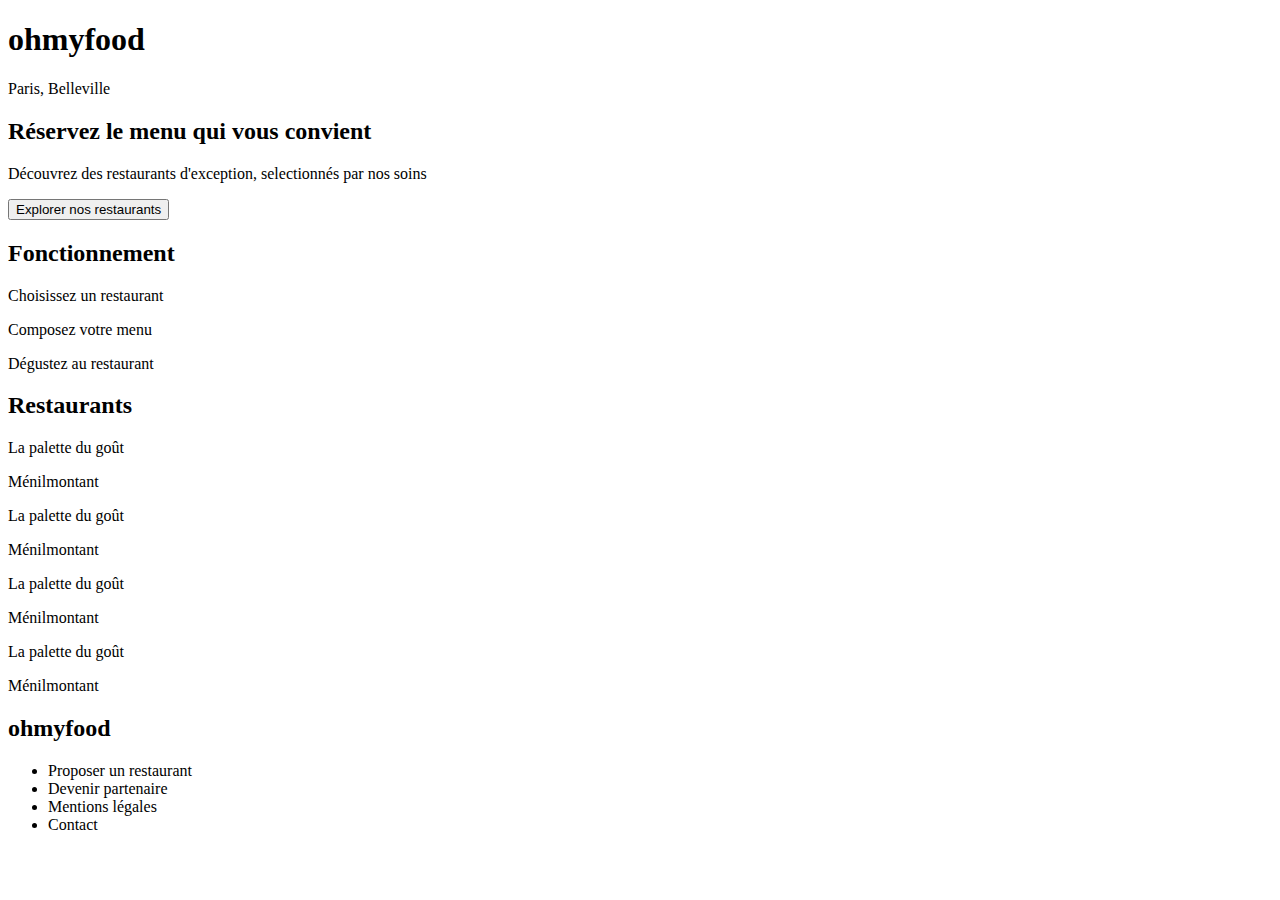
==== PP/index.html @ 7822115c "html de la page principale" ====
<!DOCTYPE html>
<html lang="en">
<head>
    <meta charset="UTF-8">
    <meta http-equiv="X-UA-Compatible" content="IE=edge">
    <meta name="viewport" content="width=device-width, initial-scale=1.0">
    <link rel="stylesheet" href="./style.css">
    <title>Document</title>
</head>
<body>
    <header>
        <h1>ohmyfood</h1>
        <nav>
            <div class="localisation">
                <i></i> <p>Paris, Belleville</p> 
            </div>
            <h2>Réservez le menu qui vous convient</h2>
            <p>Découvrez des restaurants d'exception, selectionnés par nos soins</p>
            <button>Explorer nos restaurants</button>
        </nav>
    </header>
    <main>
        <h2>Fonctionnement</h2>
        <div class="tutoriel">
            <div><i></i> <i></i> <p>Choisissez un restaurant</p></div>
            <div><i></i> <i></i> <p>Composez votre menu</p></div>
            <div><i></i> <i></i> <p>Dégustez au restaurant</p></div>
        </div>
        <h2>Restaurants</h2>
        <div class="restaurants">
            <div>
                <div class="background"></div>
                <p class="restaurants nom">La palette du goût</p>
                <p class="restaurants localisation">Ménilmontant</p>
                <i></i>
            </div>
            <div>
                <div class="background"></div>
                <p class="restaurants nom">La palette du goût</p>
                <p class="restaurants localisation">Ménilmontant</p>
                <i></i>
            </div>
            <div>
                <div class="background"></div>
                <p class="restaurants nom">La palette du goût</p>
                <p class="restaurants localisation">Ménilmontant</p>
                <i></i>
            </div>
            <div>
                <div class="background"></div>
                <p class="restaurants nom">La palette du goût</p>
                <p class="restaurants localisation">Ménilmontant</p>
                <i></i>
            </div>
        </div>
    </main>
    
    <footer>
        <h2>ohmyfood</h2>
        <ul>
            <li>Proposer un restaurant</li>
            <li>Devenir partenaire</li>
            <li>Mentions légales</li>
            <li>Contact</li>
        </ul>
    </footer>

</body>
</html>
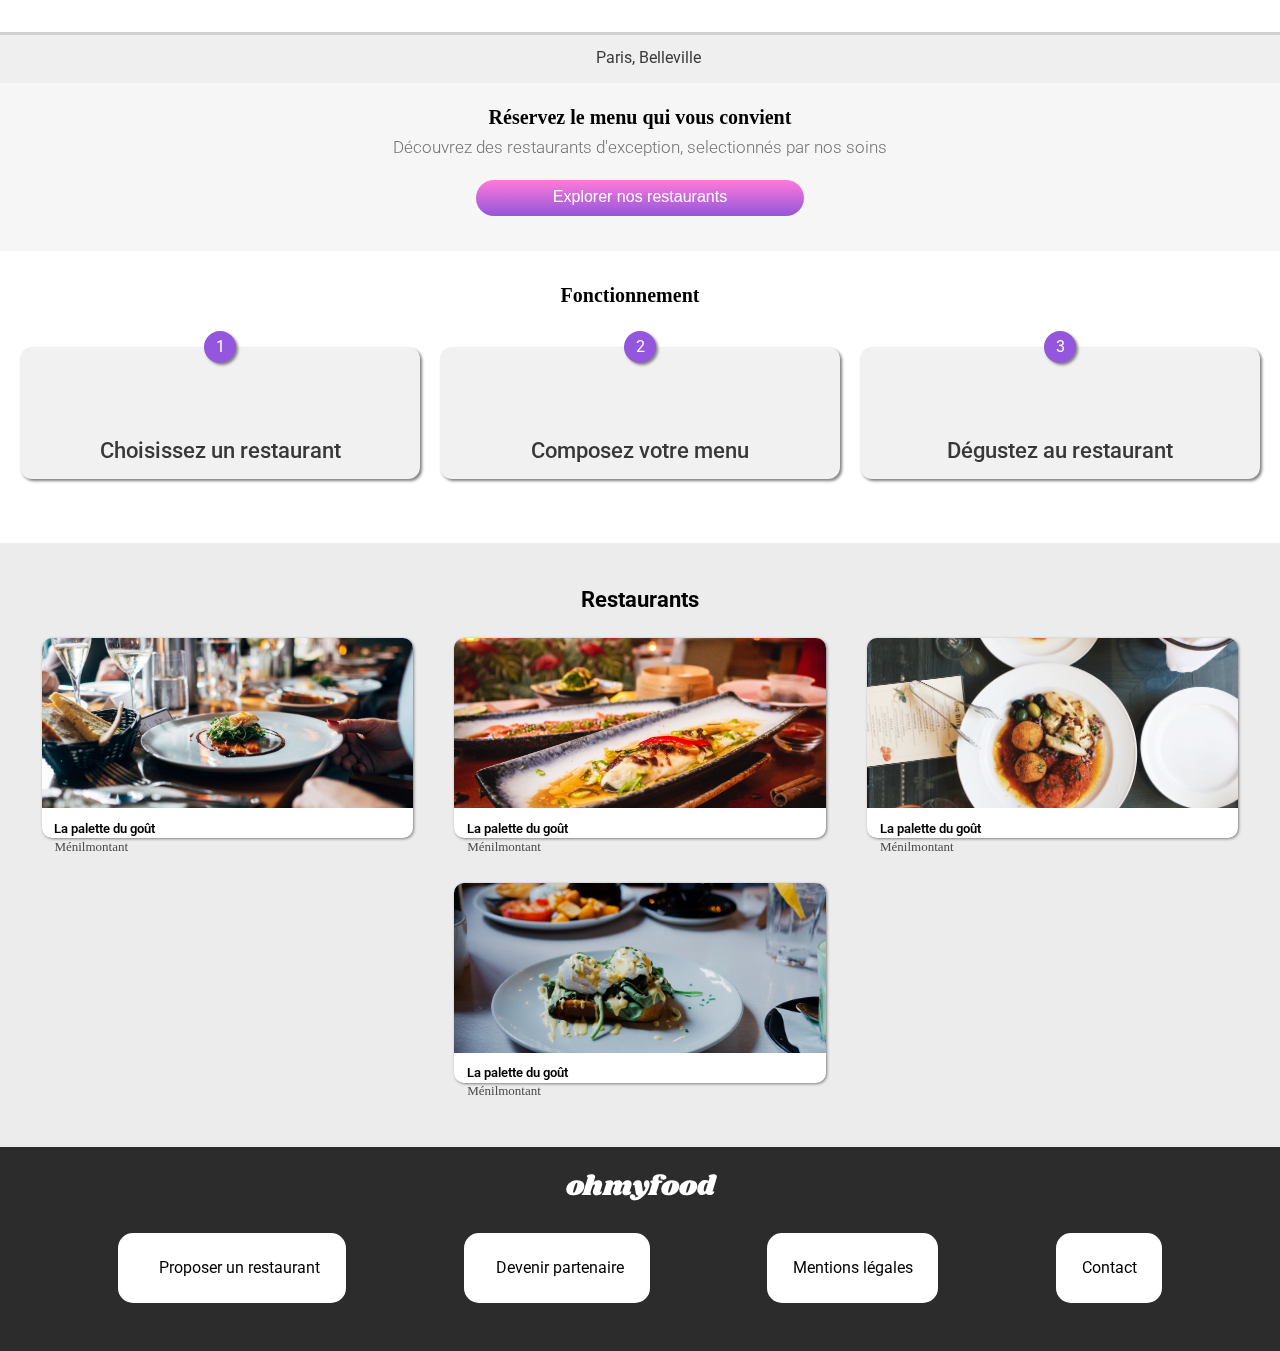
==== commit f248bc61: "Object-fit utilisé pour les images, paddings et margins ajustés et mis en bonne unité, icones manqua" ====
--- a/PP/index.html
+++ b/PP/index.html
@@ -1,56 +1,95 @@
 <!DOCTYPE html>
 <html lang="en">
 <head>
+    <script src="https://kit.fontawesome.com/6711eaafd6.js" crossorigin="anonymous"></script>
     <meta charset="UTF-8">
     <meta http-equiv="X-UA-Compatible" content="IE=edge">
     <meta name="viewport" content="width=device-width, initial-scale=1.0">
     <link rel="stylesheet" href="./style.css">
     <title>Document</title>
-</head>
+    <link rel="preconnect" href="https://fonts.googleapis.com">
+    <link rel="preconnect" href="https://fonts.gstatic.com" crossorigin>
+    <link href="https://fonts.googleapis.com/css2?family=Roboto:wght@100;300;400;500;700;900&family=Shrikhand&display=swap" rel="stylesheet"> </head>
 <body>
+    <div class="loader">  
+        <div class="loaderitems">
+            <img src="/img/logo/ohmyfood.png" alt="">  
+        </div>  
+    </div>
     <header>
-        <h1>ohmyfood</h1>
-        <nav>
-            <div class="localisation">
-                <i></i> <p>Paris, Belleville</p> 
-            </div>
-            <h2>Réservez le menu qui vous convient</h2>
+        <div class="logo">
+            <img src="/img/logo/ohmyfood.png" alt="">
+        </div>
+        <div class="localisation">
+            <i class="fa-solid fa-location-dot" id="loloc"></i> <p>Paris, Belleville</p> 
+        </div>
+        <div class="headerText">
+            <h1>Réservez le menu qui vous convient</h1>
             <p>Découvrez des restaurants d'exception, selectionnés par nos soins</p>
             <button>Explorer nos restaurants</button>
-        </nav>
+        </div>
     </header>
     <main>
-        <h2>Fonctionnement</h2>
-        <div class="tutoriel">
-            <div><i></i> <i></i> <p>Choisissez un restaurant</p></div>
-            <div><i></i> <i></i> <p>Composez votre menu</p></div>
-            <div><i></i> <i></i> <p>Dégustez au restaurant</p></div>
-        </div>
-        <h2>Restaurants</h2>
-        <div class="restaurants">
-            <div>
-                <div class="background"></div>
-                <p class="restaurants nom">La palette du goût</p>
-                <p class="restaurants localisation">Ménilmontant</p>
-                <i></i>
+        <section class="tutoriel">
+            <h2>Fonctionnement</h2>
+            <div class="tutorielFlex">
+                <div>
+                    <div class="cercles"> <p>1</p> </div>
+                    <i class="fa-solid fa-mobile-screen-button"></i> <h3>Choisissez un restaurant</h3>
+                </div>
+                <div>
+                    <div class="cercles"> <p>2</p></div>
+                        <i class="fa-solid fa-list"></i> <h3>Composez votre menu</h3>
+                </div>
+                <div>
+                    <div class="cercles"> <p>3</p></div> 
+                    <i class="fa-solid fa-store"></i> <h3>Dégustez au restaurant</h3>
+                </div>
             </div>
-            <div>
-                <div class="background"></div>
-                <p class="restaurants nom">La palette du goût</p>
-                <p class="restaurants localisation">Ménilmontant</p>
-                <i></i>
-            </div>
-            <div>
-                <div class="background"></div>
-                <p class="restaurants nom">La palette du goût</p>
-                <p class="restaurants localisation">Ménilmontant</p>
-                <i></i>
-            </div>
-            <div>
-                <div class="background"></div>
-                <p class="restaurants nom">La palette du goût</p>
-                <p class="restaurants localisation">Ménilmontant</p>
-                <i></i>
+        </section>
+        <section class="selection">
+            <h2>Restaurants</h2>
+            <div class="restaurantsFlex">
+                <article class="resto">
+                    <a href="">
+                        <img src="/img/restaurants/restoUn.jpg" alt="">
+                        <div class="description">
+                            <h3 class="restaurants nom">La palette du goût</h3>
+                            <h4 class="restaurants localisation">Ménilmontant</h4>
+                            <button class="contI"><i class="fa-solid fa-heart"></i></button>    
+                        </div>
+                    </a>
+                </article>
+                <article class="resto">
+                    <a href="">
+                        <img src="/img/restaurants/restoDeux.jpg" alt="">
+                        <div class="description">
+                            <h3 class="restaurants nom">La palette du goût</h3>
+                            <h4 class="restaurants localisation">Ménilmontant</h4>
+                            <button class="contI"><i class="fa-solid fa-heart"></i></button>  
+                        </div>
+                    </a>
+                </article>  
+                <article class="resto">
+                    <a href="">
+                        <img src="/img/restaurants/restoTrois.jpg" alt="">
+                        <div class="description">
+                            <h3 class="restaurants nom">La palette du goût</h3>
+                            <h4 class="restaurants localisation">Ménilmontant</h4>
+                            <button class="contI"><i class="fa-solid fa-heart"></i></button>    
+                        </div>
+                    </a>
+                </article>
+                <article class="resto" id="restoQuatre">
+                    <a href="">
+                        <img src="/img/restaurants/restoQuatre.jpg" alt="">
+                        <div class="description">
+                            <h3 class="restaurants nom">La palette du goût</h3>
+                            <h4 class="restaurants localisation">Ménilmontant</h4>
+                            <button class="contI"><i class="fa-solid fa-heart"></i></button>  
+                        </div>
+                    </a>
+                </article>
             </div>
         </div>
     </main>
@@ -58,12 +97,13 @@
     <footer>
         <h2>ohmyfood</h2>
         <ul>
-            <li>Proposer un restaurant</li>
-            <li>Devenir partenaire</li>
-            <li>Mentions légales</li>
-            <li>Contact</li>
+            <li><i class="fa-solid fa-utensils" id="liAdjust"></i><a href="">Proposer un restaurant</a></li>
+            <li><i class="fa-solid fa-handshake-angle"></i><a href="">Devenir partenaire</a></li>
+            <li><a href="">Mentions légales</a></li>
+            <li><a href="">Contact</a></li>
         </ul>
     </footer>
+</div>
 
 </body>
 </html>--- a/PP/style.css
+++ b/PP/style.css
@@ -0,0 +1,764 @@
+body {
+  margin: 0;
+  padding: 0;
+}
+
+img {
+  object-fit: cover;
+}
+
+
+p, h3, li {
+  font-family: 'Roboto', sans-serif;
+}
+
+ul {
+  list-style: none;
+  padding: 0;
+}
+
+a {
+  color: white;
+  text-decoration: unset;
+}
+
+.loader, .loaderitems, header .localisation {
+  display: flex;
+  justify-content: center;
+  align-items: center;
+}
+
+
+#animationAccueil {
+  border: 3px solid black;
+  animation: animationAccueilVide 3s ease-in 0s 1 normal none;
+}
+
+/*Ajout*/
+.loader {
+
+  position: fixed; /* Permet au p de se superposer plutôt que s'afficher en dessous */
+  animation: backAnim 3.7s ease-out 0s 1 normal none;
+  width: 100vw;
+  height: 100vh;
+  z-index: -10000;
+}
+
+@keyframes backAnim {
+    0% {
+      z-index: 100000;
+      background-color: #FF79DA;}
+    33% {
+      z-index: 100000;
+      background-color: #99E2D0;
+      opacity: 1;}
+      80% {
+        z-index: 100000;
+        opacity: 1;
+        background-color: #9356dc;
+      }
+    100% {
+      z-index: 100000;
+      background-color: white;
+      opacity: 0;}
+}
+
+.loaderitems {
+
+  opacity: 0;
+  background-color: tomato;
+  border: 10vh solid black;
+  width: 10vh;
+  height: 10vh;
+  border-radius: 50%;
+  animation: spin 3.5s ease-out;
+  animation-fill-mode: none;
+}
+
+.loaderitems img {
+  object-fit: contain;
+  height: 100%;
+  width: 100%;
+}
+
+@keyframes spin {
+  0% {background-color: #99E2D0;
+      border: 2vh solid #9356dc;
+      opacity: 1;}
+  33.33% {background-color: #9356dc;
+      border: 2vh solid #FF79DA;
+    opacity: 1;
+  transform: scale(1.5);
+  }
+  80.66% {background-color: #FF79DA;
+      border: 2vh solid #99E2D0;
+    opacity: 1;
+    transform: scale(1)}
+  99.99% {background-color: #99E2D0;
+    border: 2vh solid #9356dc;
+    opacity: 0;
+    transform: scale(2);}
+}
+
+header {
+  background-color: white;
+  margin-top: 0;
+  margin-bottom: 0.8em;
+  display: flex;
+  flex-direction: column;
+  align-items: center;
+  text-align: center;
+}
+header .logo {
+  width: 100%;
+  font-size: 18px;
+  padding-top: 0.6em;
+  padding-bottom: 0%;
+  box-shadow: 0px 3px grey;
+}
+header .logo img {
+  width: 40%;
+  max-width: 140px;
+}
+
+header .localisation {
+  margin-top: 0;
+  font-size: 13px;
+  width: 100%;
+  background-color: rgba(234, 234, 234, 0.763);
+  color: rgb(58, 58, 58);
+}
+header .localisation i {
+  margin-right: 0.8em;
+}
+
+header .headerText {
+  background-color: rgb(246, 246, 246);
+  display: flex;
+  flex-direction: column;
+  justify-content: flex-start;
+  align-items: center;
+  padding-top: 1.4em;
+  padding-bottom: 2.2em;
+  width: 100%;
+  
+}
+header .headerText h1 {
+  font-size: 20px;
+  line-height: 120%;
+  width: 50%;
+  margin: 0;
+  margin-bottom: 0.5em;
+}
+
+header .headerText p {
+  line-height: 100%;
+  font-size: 15px;
+  font-weight: 300;
+  color: rgb(114, 114, 114);
+  width: 90%;
+  margin: 0;
+  margin-bottom: 1.4em;
+}
+header .headerText button {
+  background: linear-gradient(#ff79da, #9356dc);
+  color: white;
+  border: 0;
+  font-size: 13px;
+  margin: 0;
+  padding: 8px 6% 10px;
+  border-radius: 20px;
+  font-size: 12px;
+}
+
+.tutoriel {
+  display: flex;
+  flex-direction: column;
+  
+}
+.tutoriel h2 {
+  width: 80%;
+  margin: 1em auto;
+  position: relative;
+  right: 0.5em;
+  font-size: 20px;
+  height: 5%;
+}
+
+.tutorielFlex {
+  display: flex;
+  flex-direction: column;
+  justify-content: space-evenly;
+  align-items: center;
+}
+
+.tutorielFlex div {
+  display: flex;
+  justify-content: start;
+  align-items: center;
+  margin-left: 0.5em;
+  width: 80%;
+  margin-bottom: 1em;
+  padding: 0.5em;
+  background-color: rgb(242, 241, 241);
+  border-radius: 12px;
+  box-shadow: 2px 2px 3px grey;
+}
+.tutorielFlex div:hover {
+  background-color: rgba(147, 86, 220, 0.25);
+  box-shadow: 3px 4px 3px grey;
+}
+.tutorielFlex div .cercles {
+  display: flex;
+  justify-content: center;
+  align-items: center;
+  position: relative;
+  right: 1.4em;
+  top: 0.5em; 
+  margin-right: 0.4em;
+  width: 0.4em;
+  height: 0.4em;
+  padding: 0.3em;
+  color: white;
+  background-color: #9356dc;
+  border-radius: 50%;
+}
+
+.tutorielFlex div .cercles p {
+  font-size: 12px;
+  margin-left: auto;
+  margin-right: auto;
+}
+
+.tutorielFlex div i {
+  margin-right: 1.2em;
+  margin-left: -0.6em;
+}
+
+.tutorielFlex h3 {
+  font-size: 12px;
+  color: rgb(57, 56, 56);
+  font-weight: 500;
+}
+
+.selection {
+  background-color: rgb(237, 236, 236);
+  margin-top: 1.2em;
+  display: flex;
+  flex-direction: column;
+  padding-top: 1.6em;
+  padding-bottom: 2.4em;
+}
+.selection h2 {
+  font-family: 'Roboto', sans-serif;
+  font-size: 18px;
+  margin-left: 4%;
+  margin-bottom: 1em;
+}
+.selection .restaurantsFlex {
+  display: flex;
+  flex-direction: column;
+  align-items: center;
+}
+
+.restaurantsFlex .resto {
+  border-radius: 10px;
+  background-color: white;
+  margin-bottom: 3.5%;
+  aspect-ratio: 1/0.6;
+  width: 90%;
+  max-height: 200px;
+  box-shadow: 1px 1px 3px grey;
+}
+
+#restoQuatre {
+  margin-bottom: 0;
+}
+
+.restaurantsFlex .resto a {
+  /* Background ne fonctionne pas sur les liens*/
+  height: 100%;
+  display: flex;
+  flex-direction: column;
+}
+.restaurantsFlex .resto a img {
+  object-fit: cover;
+  margin: 0;
+  width: 100%;
+  height: 100%;
+  border-radius: 10px 10px 0 0;
+}
+
+.restaurantsFlex div .background {
+  background-image: url("./img/restaurants/louis-hansel-shotsoflouis-qNBGVyOCY8Q-unsplash.jpg");
+  background-size: cover;
+  background-repeat: no-repeat;
+  background-position: 0 -40px;
+  width: 100%;
+  border-radius: 10px 10px 0 0;
+}
+.restaurantsFlex div .bgOne {
+  background-image: url("./img/restaurants/jay-wennington-N_Y88TWmGwA-unsplash.jpg");
+  background-position: 0 -0px;
+}
+.restaurantsFlex div .bgTwo {
+  background-image: url("./img/restaurants/stil-u2Lp8tXIcjw-unsplash.jpg");
+  background-position: -0px -120px;
+}
+.restaurantsFlex div .bgThree {
+  background-image: url("./img/restaurants/toa-heftiba-DQKerTsQwi0-unsplash.jpg");
+  background-position: -0px -28px;
+}
+
+.restaurantsFlex .description {
+  box-sizing: border-box;
+  display: flex;
+  flex-direction: column;
+  justify-content: center;
+  flex-wrap: wrap;
+  
+  height: 40%;
+  max-height: 60px;
+  padding-top: 0.3em;
+  padding-bottom: 0.2em;
+  padding-left: 0.8em;
+  
+}
+
+.restaurantsFlex div h3 {
+  color: black; /* La première case n'avait plus de texte sans*/
+  font-weight: 600;
+  margin: 0;
+  padding: 0;
+  font-size: 13px;
+}
+.restaurantsFlex div h4 {
+  color: rgb(75, 75, 75); /* La première case n'avait plus de texte sans*/
+  font-weight: 100;
+  font-size: 13px;
+  margin: 0;
+  padding: 0;
+}
+
+.resto .nom {
+  margin: 0;
+  padding: 0;
+  box-sizing: border-box;
+}
+.resto .localisation {
+  
+  box-sizing: border-box;
+  margin: 0;
+  margin-top: 3px;
+  padding: 0;
+}
+
+.restaurantsFlex .contI {
+  display: flex;
+  height: 100%;
+  align-items: center;
+  margin: auto;
+  margin-bottom: 15px;
+  padding: 0;
+  margin-right: 1em;
+  background-color: white; /* 2 dernières prop = bug */
+  border: 0;
+}
+
+.restaurantsFlex .contI i {
+  margin-top: 0em;
+  font-size: 16px;
+  color: blue;
+  
+}
+.restaurantsFlex .contI i:hover {
+  
+  animation: heartAnim 1s linear 0s 1 normal forwards;
+  /* ! Se fait facilement et mieux en JS !*/
+}
+
+@keyframes heartAnim {
+  0% {
+    color: blue;
+  }
+  50% {
+    color: rgb(87, 17, 17);
+  }
+  100% {
+    color: linear;
+  }
+}
+
+footer {
+  padding-top: 0.8em;
+  padding-bottom: 1.2em;
+  display: flex;
+  flex-direction: column;
+  color: rgb(255, 255, 255);
+  background-color: rgb(44, 44, 44);
+}
+footer h2,
+footer li {
+  margin: 0;
+  font-size: 14px;
+  margin-left: 1.4em;
+}
+
+footer h2 {
+  font-weight: 100;
+  font-family: 'Shrikhand', cursive;
+}
+
+
+footer ul {
+  margin: 0;
+  margin-top: 0.3em;
+  padding: 0;
+  height: 90%;
+}
+
+footer li {
+  font-size: 12px;
+  margin-top: 3px;
+}
+
+footer i {
+  margin-right: 0.43em;
+}
+
+#liAdjust {
+  margin-right: 1em;
+}
+
+@media (min-width: 770px) and (max-width: 991px)  {
+  
+body {
+  margin: 0;
+  padding: 0;
+}
+  
+ul {
+  list-style: none;
+  padding: 0;
+}
+  
+a {
+  color: white;
+  text-decoration: unset;
+}
+  
+header .localisation {
+font-size: 16px;
+}
+
+header .localisation i {
+font-size: 22px;
+}
+  
+header .headerText {
+  padding-top: 2em;
+  justify-content: space-evenly;
+  padding-bottom: 3em;
+}
+
+header .headerText h1 {
+  margin-bottom: 0.5em;
+  font-size: 20px;
+}
+
+header .headerText p {
+  margin-bottom: 1.6em;
+  font-size: 17px;
+}
+
+header .headerText button {
+  font-size: 16px;
+}
+  
+.tutoriel h2 {
+  text-align: center;
+  margin-left: auto;
+  margin-right: auto;
+  margin-bottom: 1em;
+  font-size: 20px;
+}
+
+.tutorielFlex {
+  flex-direction: row;
+}
+  
+.tutorielFlex div {
+  flex-direction: column;
+  align-items: center;
+  margin-left: 0%;
+  width: 30%;
+  padding-bottom: 1em;
+}
+
+.tutorielFlex div .cercles {
+  box-sizing: border-box;
+  position: relative;
+  top: -1.5em;
+  right: 0;
+  width: 2em;
+  height: 2em;
+  margin: 0;
+  margin-top: 0;
+  padding-top: 0.3em;
+}
+  
+.tutorielFlex div .cercles p {
+  font-size: 18px;
+}
+  
+.tutorielFlex div h3 {
+  font-size: 22px;
+  margin: 0;
+  padding: 0;
+}
+
+.tutorielFlex div i {
+  margin: 0;
+  font-size: 35px;
+  margin-bottom: 10%;
+}
+  
+.selection {
+  height: fit-content;
+  margin-top: 2.4em;
+  padding-top: 0.8em;
+  padding-bottom: 3em;
+}
+
+.selection h2 {
+  font-size: 22px;
+  margin-left: auto;
+  margin-right: auto;
+  margin-bottom: 3%;
+}
+
+.selection .restaurantsFlex {
+  flex-direction: row;
+  justify-content: space-evenly;
+  flex-wrap: wrap;
+}
+  
+.restaurantsFlex .resto {
+  width: 29%;
+  height: auto;
+  aspect-ratio: 1/1;
+}
+.restaurantsFlex .resto .description {
+height: 30%;
+max-height: 150px;
+}
+  
+.restaurantsFlex .resto a img {
+  height: 85%;
+}
+  
+.restaurantsFlex div p {
+  font-size: 12px;
+}
+
+.restaurantsFlex .contI i {
+  font-size: 18px;
+}
+
+footer { 
+  padding-top: 1.4em;
+  padding-bottom: 2em;
+  color: white;
+}
+      
+footer h2 {
+  margin: 0 auto 0.4em;
+  font-size: 26px;
+}
+      
+footer ul {
+  display: flex;
+  width: 100%;
+  justify-content: space-evenly;
+}
+      
+footer li {
+  height: fit-content;
+  padding: 1em;
+  background-color: white;
+  border-radius: 15px;
+  font-size: 16px;
+  margin: 0;
+}
+  
+footer li a {
+  color: black;
+}
+
+footer i {
+color: black;
+margin-right: 0.43em;
+}
+
+#liAdjust {
+margin-right: 0.6em;
+}
+
+
+
+}
+
+@media  (min-width: 991px) {
+  
+  header {
+      margin-bottom: 1%;
+   }
+      
+  header .localisation {
+      font-size: 16px;
+   }
+  
+  header .localisation i {
+      margin-right: 0.8em;
+      font-size: 22px;
+   }
+      
+  header .headerText {
+      justify-content: space-evenly;
+   }
+  
+  header .headerText h1 {
+      padding: 0;
+      font-size: 20px;
+   }
+  
+  header .headerText p {  
+      font-size: 17px;
+   }
+  
+  header .headerText button {
+      font-size: 16px;
+   }
+      
+  .tutoriel h2 {
+      text-align: center;
+      margin-left: auto;
+      margin-right: auto;
+      margin-bottom: 2em;
+      font-size: 20px;
+   }
+  
+  .tutorielFlex {
+      flex-direction: row;
+   }
+      
+  .tutorielFlex div {
+      flex-direction: column;
+      align-items: center;
+      margin-left: 0%;
+      width: 30%;
+      padding-bottom: 1em;
+   }
+  
+  .tutorielFlex div .cercles {
+      box-sizing: border-box;
+      top: -1.5em;
+      right: 0;
+      width: 2em;
+      margin: 0;
+      margin-bottom: 1em;
+      height: 2em;
+      
+   }
+      
+  .tutorielFlex div .cercles p {
+      font-size: 16px;
+   }
+      
+  .tutorielFlex div h3 {
+      font-size: 22px;
+      margin: 0;
+      padding: 0;
+   }
+  
+  .tutorielFlex div i {
+      margin: 0;
+      font-size: 35px;
+      margin-bottom: 1em;
+   }
+      
+  .selection {
+      margin-top: 3em;
+      padding-top: 1.6em;
+      padding-bottom: 4em;
+   }
+  
+   .selection h2 {
+      font-size: 22px;
+      margin-left: auto;
+      margin-right: auto;
+      margin-bottom: 1.2em;
+   }
+  
+  .selection .restaurantsFlex {
+      flex-direction: row;
+      justify-content: space-evenly;
+      flex-wrap: wrap;
+   }
+   
+   .restaurantsFlex .resto {
+       width: 29%;
+       height: auto;
+       aspect-ratio: 1/1;
+    }
+   .restaurantsFlex .resto .description {
+    height: 30%;
+    max-height: 150px;
+    }
+  .restaurantsFlex .resto a img {
+      height: 85%;
+   }
+      
+  .restaurantsFlex div p {
+      font-size: 12px;
+   }
+  
+  .restaurantsFlex .contI i {
+      font-size: 20px;
+   }
+  
+  footer { 
+      padding-top: 1.2em;
+      padding-bottom: 3em;
+      color: white;
+   }
+          
+  footer h2 {
+      margin: 0% auto 0;
+      font-size: 28px;
+   }
+          
+  footer ul {
+      display: flex;
+      margin-top: 1.6em;
+      justify-content: space-evenly;
+   }
+          
+  footer li {
+      height: fit-content;
+      padding: 2%;
+      background-color: white;
+      border-radius: 15px;
+      font-size: 16px;
+      margin: 0;
+   }
+   
+   footer i {
+     color: black;
+   }
+
+  footer li a {
+      color: black;
+   }
+
+}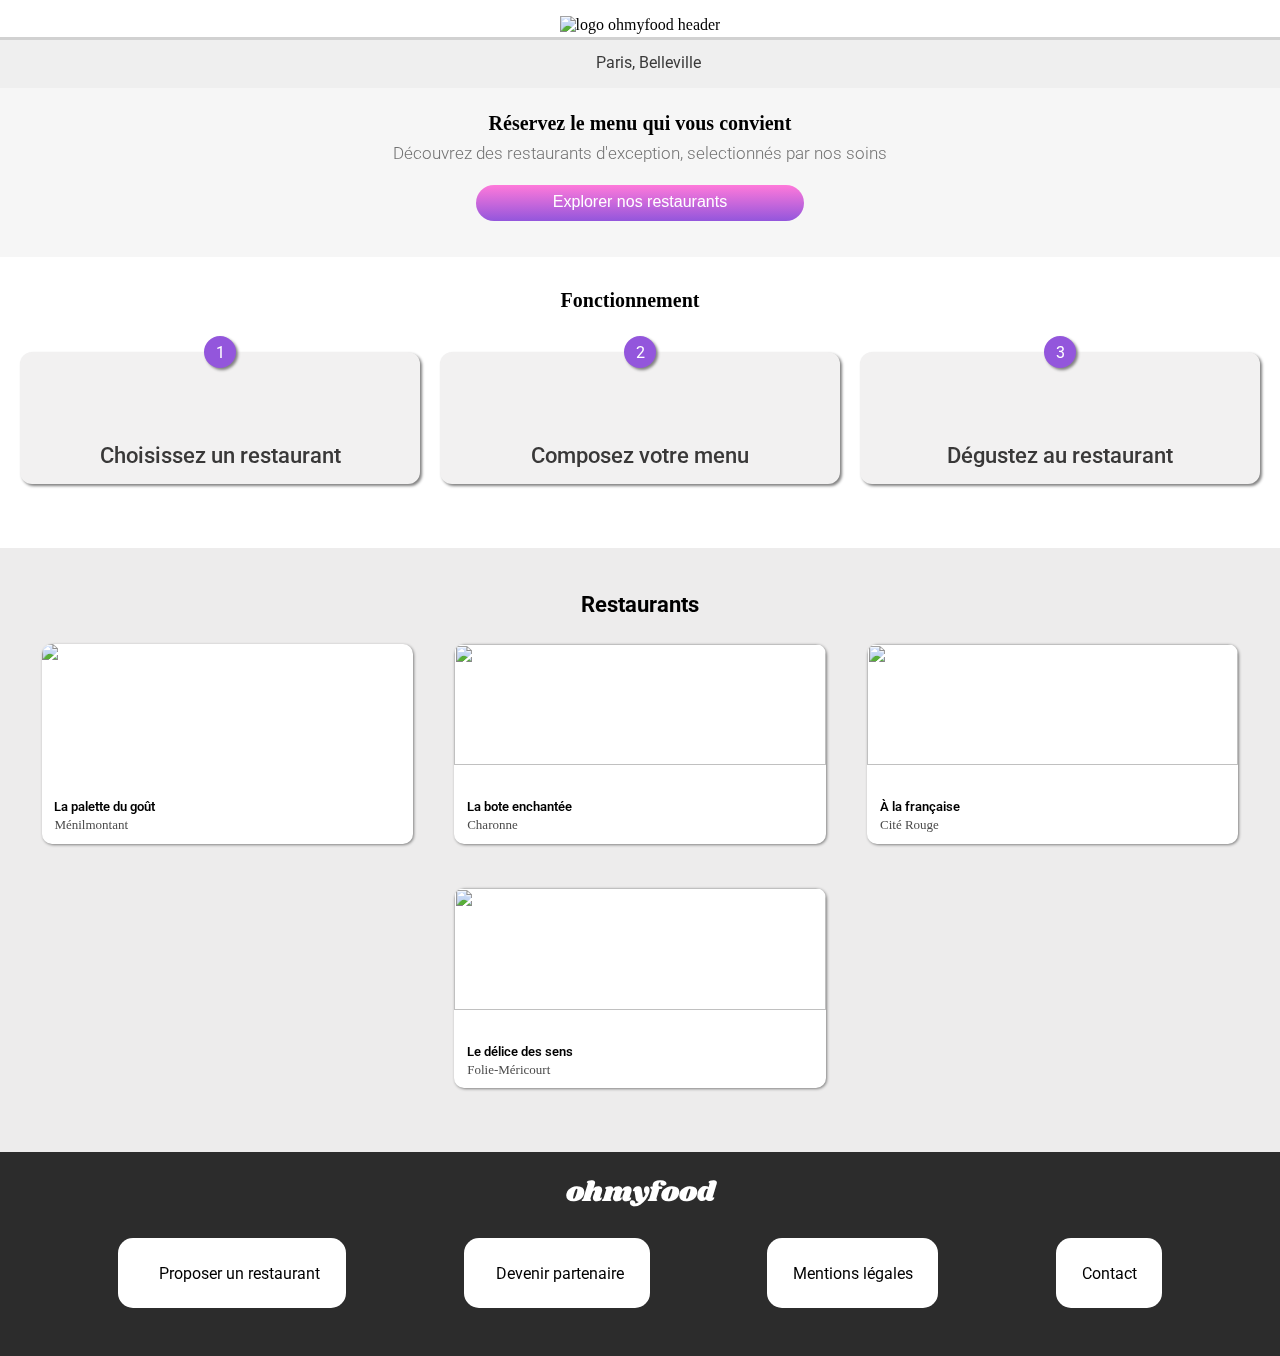
==== commit 7ff17fbf: "Trim css page menu, création des pages de menus et activation des liens" ====
--- a/PP/index.html
+++ b/PP/index.html
@@ -1,5 +1,5 @@
 <!DOCTYPE html>
-<html lang="en">
+<html lang="fr">
 <head>
     <script src="https://kit.fontawesome.com/6711eaafd6.js" crossorigin="anonymous"></script>
     <meta charset="UTF-8">
@@ -13,12 +13,12 @@
 <body>
     <div class="loader">  
         <div class="loaderitems">
-            <img src="/img/logo/ohmyfood.png" alt="">  
+            <img src="/img/logo/ohmyfood.png" alt="logo ohmyfood animation">  
         </div>  
     </div>
     <header>
         <div class="logo">
-            <img src="/img/logo/ohmyfood.png" alt="">
+            <img src="/img/logo/ohmyfood.png" alt="logo ohmyfood header">
         </div>
         <div class="localisation">
             <i class="fa-solid fa-location-dot" id="loloc"></i> <p>Paris, Belleville</p> 
@@ -51,47 +51,47 @@
             <h2>Restaurants</h2>
             <div class="restaurantsFlex">
                 <article class="resto">
-                    <a href="">
-                        <img src="/img/restaurants/restoUn.jpg" alt="">
+                    <a href="/menu/lapalettedugout.html">
+                        <img src="/img/restaurants/Palettegout.jpg" alt="restaurant">
                         <div class="description">
                             <h3 class="restaurants nom">La palette du goût</h3>
                             <h4 class="restaurants localisation">Ménilmontant</h4>
-                            <button class="contI"><i class="fa-solid fa-heart"></i></button>    
+                            <span class="contI"><i class="fa-solid fa-heart"></i></span>    
                         </div>
                     </a>
                 </article>
                 <article class="resto">
-                    <a href="">
-                        <img src="/img/restaurants/restoDeux.jpg" alt="">
+                    <a href="/menu/lanoteenchantee.html">
+                        <img src="/img/restaurants/noteenchantee.jpg" alt="">
                         <div class="description">
-                            <h3 class="restaurants nom">La palette du goût</h3>
-                            <h4 class="restaurants localisation">Ménilmontant</h4>
-                            <button class="contI"><i class="fa-solid fa-heart"></i></button>  
+                            <h3 class="restaurants nom">La bote enchantée</h3>
+                            <h4 class="restaurants localisation">Charonne</h4>
+                            <span class="contI"><i class="fa-solid fa-heart"></i></span>  
                         </div>
                     </a>
-                </article>  
+                </article>    
                 <article class="resto">
-                    <a href="">
-                        <img src="/img/restaurants/restoTrois.jpg" alt="">
+                    <a href="/menu/alafransaise.html">
+                        <img src="/img/restaurants/alafransaise.jpg" alt="">
                         <div class="description">
-                            <h3 class="restaurants nom">La palette du goût</h3>
-                            <h4 class="restaurants localisation">Ménilmontant</h4>
-                            <button class="contI"><i class="fa-solid fa-heart"></i></button>    
+                            <h3 class="restaurants nom">À la française</h3>
+                            <h4 class="restaurants localisation">Cité Rouge</h4>
+                            <span class="contI"><i class="fa-solid fa-heart"></i></span>    
                         </div>
                     </a>
                 </article>
                 <article class="resto" id="restoQuatre">
-                    <a href="">
-                        <img src="/img/restaurants/restoQuatre.jpg" alt="">
+                    <a href="/menu/ledelicedessens.html">
+                        <img src="/img/restaurants/delicesens.jpg" alt="">
                         <div class="description">
-                            <h3 class="restaurants nom">La palette du goût</h3>
-                            <h4 class="restaurants localisation">Ménilmontant</h4>
-                            <button class="contI"><i class="fa-solid fa-heart"></i></button>  
+                            <h3 class="restaurants nom">Le délice des sens</h3>
+                            <h4 class="restaurants localisation">Folie-Méricourt</h4>
+                            <span class="contI"><i class="fa-solid fa-heart"></i></span>  
                         </div>
                     </a>
                 </article>
             </div>
-        </div>
+        </section>
     </main>
     
     <footer>
@@ -100,10 +100,10 @@
             <li><i class="fa-solid fa-utensils" id="liAdjust"></i><a href="">Proposer un restaurant</a></li>
             <li><i class="fa-solid fa-handshake-angle"></i><a href="">Devenir partenaire</a></li>
             <li><a href="">Mentions légales</a></li>
-            <li><a href="">Contact</a></li>
+            <li><a href="mailto:adressemail@wanadoo.fr">Contact</a></li>
         </ul>
     </footer>
-</div>
+
 
 </body>
 </html>--- a/PP/style.css
+++ b/PP/style.css
@@ -34,16 +34,15 @@
   animation: animationAccueilVide 3s ease-in 0s 1 normal none;
 }
 
-/*Ajout*/
+
 .loader {
-
-  position: fixed; /* Permet au p de se superposer plutôt que s'afficher en dessous */
+  position: fixed;
   animation: backAnim 3.7s ease-out 0s 1 normal none;
   width: 100vw;
   height: 100vh;
   z-index: -10000;
 }
-
+/*
 @keyframes backAnim {
     0% {
       z-index: 100000;
@@ -62,9 +61,8 @@
       background-color: white;
       opacity: 0;}
 }
-
+*/
 .loaderitems {
-
   opacity: 0;
   background-color: tomato;
   border: 10vh solid black;
@@ -80,7 +78,7 @@
   height: 100%;
   width: 100%;
 }
-
+/*
 @keyframes spin {
   0% {background-color: #99E2D0;
       border: 2vh solid #9356dc;
@@ -99,7 +97,7 @@
     opacity: 0;
     transform: scale(2);}
 }
-
+*/
 header {
   background-color: white;
   margin-top: 0;
@@ -111,14 +109,16 @@
 }
 header .logo {
   width: 100%;
-  font-size: 18px;
-  padding-top: 0.6em;
-  padding-bottom: 0%;
+  padding-top: 1em;
+  padding-bottom: 0.2em;
   box-shadow: 0px 3px grey;
 }
 header .logo img {
-  width: 40%;
-  max-width: 140px;
+  width: 50%;
+  max-width: 300px;
+  height: auto;
+  max-height: 40px;
+  object-fit: contain;
 }
 
 header .localisation {
@@ -276,38 +276,17 @@
 }
 
 .restaurantsFlex .resto a {
-  /* Background ne fonctionne pas sur les liens*/
   height: 100%;
   display: flex;
   flex-direction: column;
 }
+
 .restaurantsFlex .resto a img {
   object-fit: cover;
   margin: 0;
   width: 100%;
-  height: 100%;
+  height: 80%;
   border-radius: 10px 10px 0 0;
-}
-
-.restaurantsFlex div .background {
-  background-image: url("./img/restaurants/louis-hansel-shotsoflouis-qNBGVyOCY8Q-unsplash.jpg");
-  background-size: cover;
-  background-repeat: no-repeat;
-  background-position: 0 -40px;
-  width: 100%;
-  border-radius: 10px 10px 0 0;
-}
-.restaurantsFlex div .bgOne {
-  background-image: url("./img/restaurants/jay-wennington-N_Y88TWmGwA-unsplash.jpg");
-  background-position: 0 -0px;
-}
-.restaurantsFlex div .bgTwo {
-  background-image: url("./img/restaurants/stil-u2Lp8tXIcjw-unsplash.jpg");
-  background-position: -0px -120px;
-}
-.restaurantsFlex div .bgThree {
-  background-image: url("./img/restaurants/toa-heftiba-DQKerTsQwi0-unsplash.jpg");
-  background-position: -0px -28px;
 }
 
 .restaurantsFlex .description {
@@ -315,14 +294,12 @@
   display: flex;
   flex-direction: column;
   justify-content: center;
-  flex-wrap: wrap;
-  
+  flex-wrap: wrap;  
   height: 40%;
   max-height: 60px;
   padding-top: 0.3em;
   padding-bottom: 0.2em;
   padding-left: 0.8em;
-  
 }
 
 .restaurantsFlex div h3 {
@@ -385,7 +362,7 @@
     color: rgb(87, 17, 17);
   }
   100% {
-    color: linear;
+    color: #9356dc;
   }
 }
 
@@ -447,6 +424,12 @@
   text-decoration: unset;
 }
   
+header .logo img {
+  width: 33%;
+  max-width: 450px;
+  max-height: 85px;
+}
+
 header .localisation {
 font-size: 16px;
 }
@@ -512,7 +495,7 @@
 }
   
 .tutorielFlex div h3 {
-  font-size: 22px;
+  font-size: 20px;
   margin: 0;
   padding: 0;
 }
@@ -614,6 +597,12 @@
       margin-bottom: 1%;
    }
       
+  header .logo img {
+    width: 33%;
+    max-width: 350px;
+    max-height: 70px;
+  }
+
   header .localisation {
       font-size: 16px;
    }
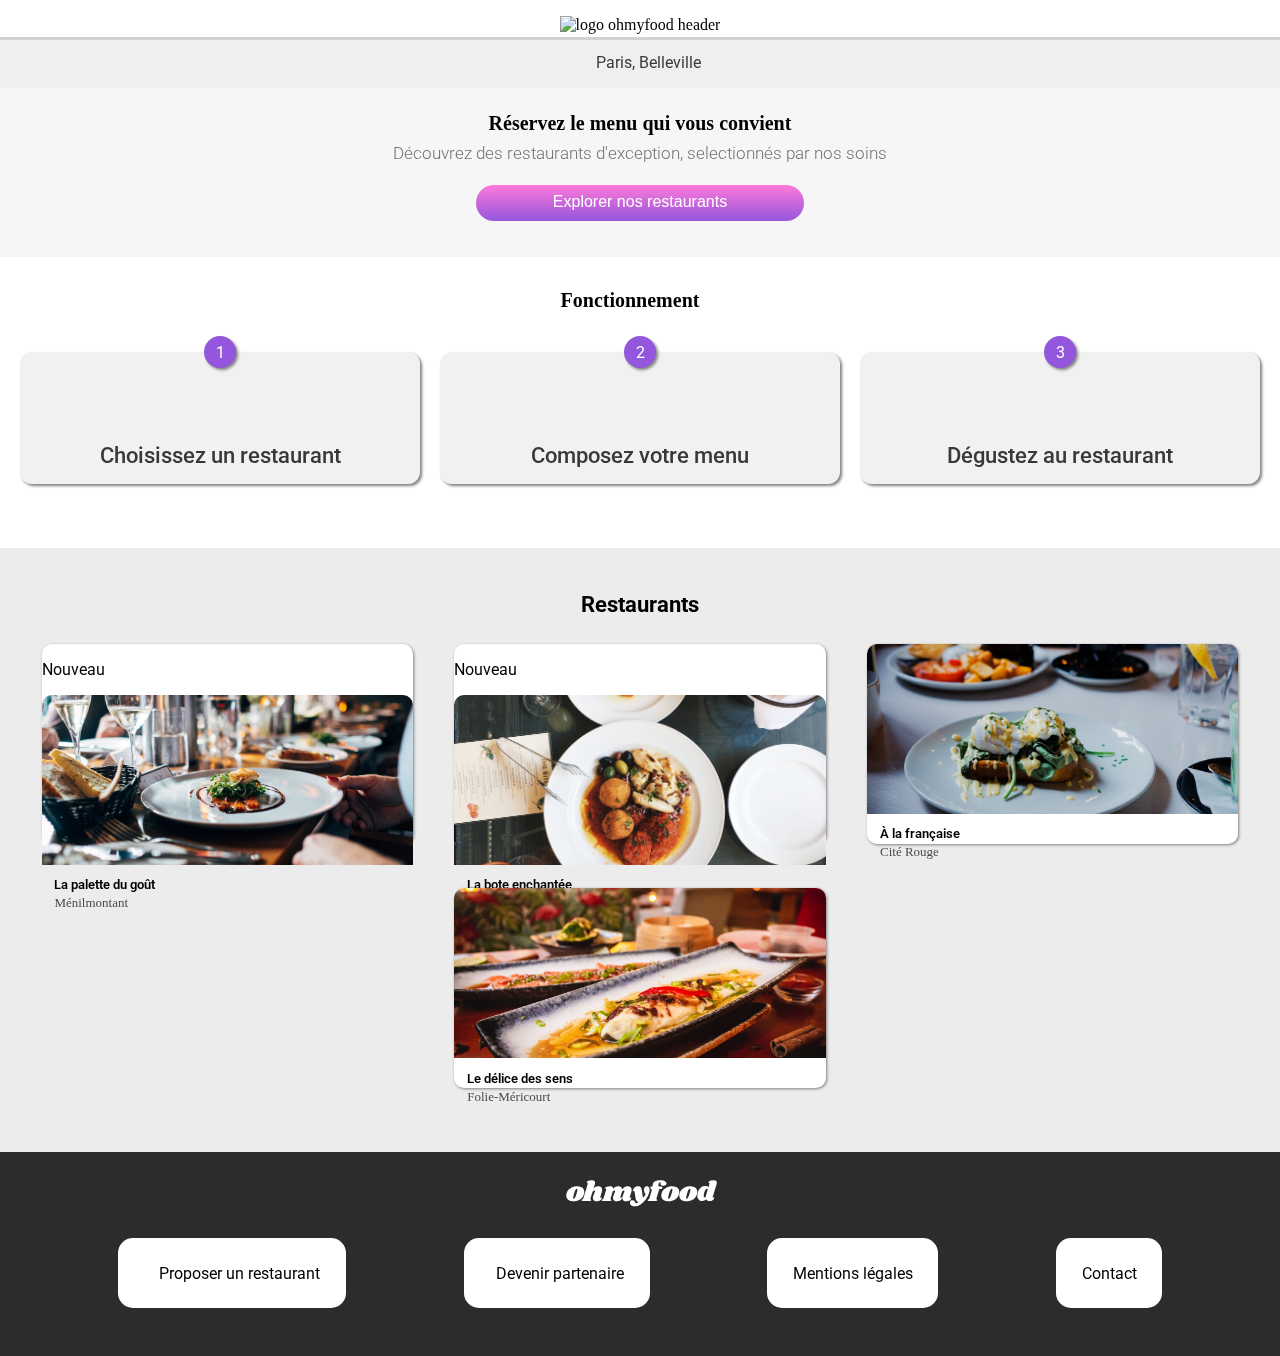
==== commit 6311ac87: "--" ====
--- a/PP/index.html
+++ b/PP/index.html
@@ -51,6 +51,7 @@
             <h2>Restaurants</h2>
             <div class="restaurantsFlex">
                 <article class="resto">
+                    <p>Nouveau</p>
                     <a href="/menu/lapalettedugout.html">
                         <img src="/img/restaurants/Palettegout.jpg" alt="restaurant">
                         <div class="description">
@@ -61,6 +62,7 @@
                     </a>
                 </article>
                 <article class="resto">
+                    <p>Nouveau</p>
                     <a href="/menu/lanoteenchantee.html">
                         <img src="/img/restaurants/noteenchantee.jpg" alt="">
                         <div class="description">
@@ -98,7 +100,7 @@
         <h2>ohmyfood</h2>
         <ul>
             <li><i class="fa-solid fa-utensils" id="liAdjust"></i><a href="">Proposer un restaurant</a></li>
-            <li><i class="fa-solid fa-handshake-angle"></i><a href="">Devenir partenaire</a></li>
+            <li><i class="fa-solid fa-handshake-angle" id="iIncorrect"></i><a href="">Devenir partenaire</a></li>
             <li><a href="">Mentions légales</a></li>
             <li><a href="mailto:adressemail@wanadoo.fr">Contact</a></li>
         </ul>
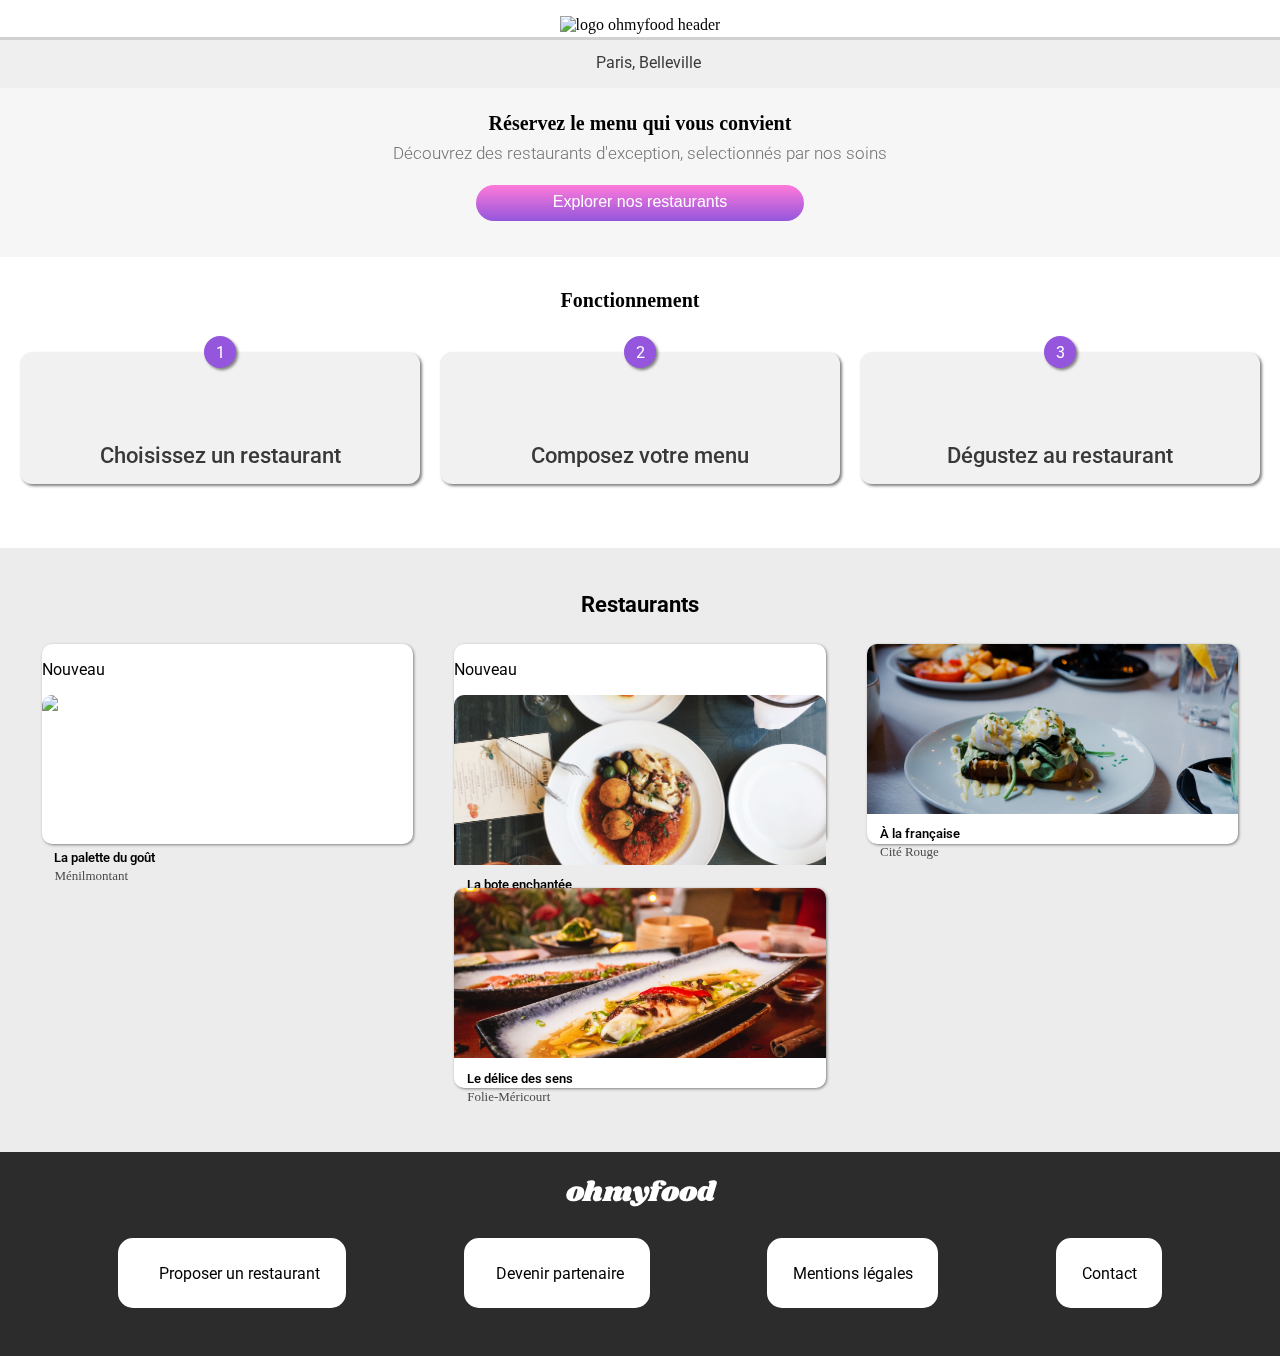
==== commit a29396c7: "jjkkk" ====
--- a/PP/index.html
+++ b/PP/index.html
@@ -53,7 +53,7 @@
                 <article class="resto">
                     <p>Nouveau</p>
                     <a href="/menu/lapalettedugout.html">
-                        <img src="/img/restaurants/Palettegout.jpg" alt="restaurant">
+                        <img src="/img/restaurants/palettegout.jpg" alt="restaurant">
                         <div class="description">
                             <h3 class="restaurants nom">La palette du goût</h3>
                             <h4 class="restaurants localisation">Ménilmontant</h4>
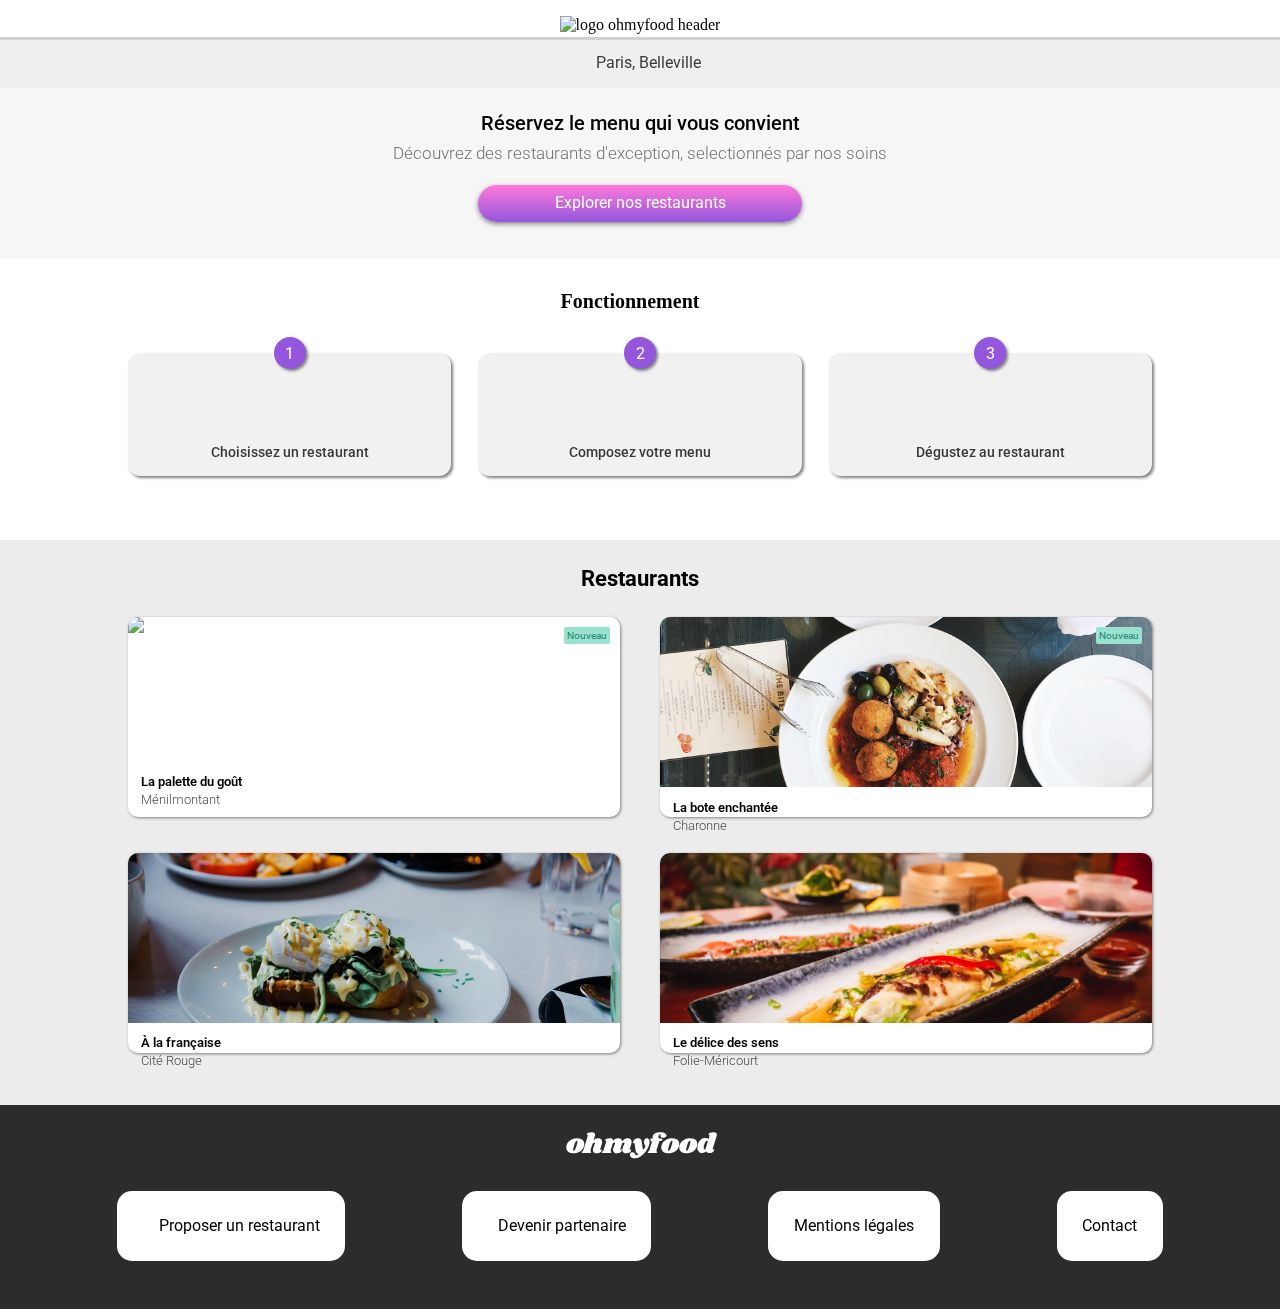
==== commit 7e81376d: "version finale" ====
--- a/PP/index.html
+++ b/PP/index.html
@@ -13,39 +13,42 @@
 <body>
     <div class="loader">  
         <div class="loaderitems">
-            <img src="/img/logo/ohmyfood.png" alt="logo ohmyfood animation">  
+              <div class="baton batonOne"></div>
+              <div class="baton batonTwo"></div>
+              <div class="baton batonThree"></div>
         </div>  
+        </div>
     </div>
     <header>
-        <div class="logo">
+        <figure class="logo">
             <img src="/img/logo/ohmyfood.png" alt="logo ohmyfood header">
-        </div>
+        </figure>
         <div class="localisation">
             <i class="fa-solid fa-location-dot" id="loloc"></i> <p>Paris, Belleville</p> 
         </div>
-        <div class="headerText">
+        <main class="headerText">
             <h1>Réservez le menu qui vous convient</h1>
             <p>Découvrez des restaurants d'exception, selectionnés par nos soins</p>
             <button>Explorer nos restaurants</button>
-        </div>
+        </main>
     </header>
     <main>
         <section class="tutoriel">
             <h2>Fonctionnement</h2>
-            <div class="tutorielFlex">
+            <main class="tutorielFlex">
                 <div>
                     <div class="cercles"> <p>1</p> </div>
-                    <i class="fa-solid fa-mobile-screen-button"></i> <h3>Choisissez un restaurant</h3>
+                    <i class="fa-solid fa-mobile-screen-button"></i><h3>Choisissez un restaurant</h3>
                 </div>
                 <div>
                     <div class="cercles"> <p>2</p></div>
-                        <i class="fa-solid fa-list"></i> <h3>Composez votre menu</h3>
+                        <i class="fa-solid fa-list"></i><h3>Composez votre menu</h3>
                 </div>
                 <div>
                     <div class="cercles"> <p>3</p></div> 
-                    <i class="fa-solid fa-store"></i> <h3>Dégustez au restaurant</h3>
+                    <i class="fa-solid fa-store"></i><h3>Dégustez au restaurant</h3>
                 </div>
-            </div>
+            </main>
         </section>
         <section class="selection">
             <h2>Restaurants</h2>
@@ -53,42 +56,42 @@
                 <article class="resto">
                     <p>Nouveau</p>
                     <a href="/menu/lapalettedugout.html">
-                        <img src="/img/restaurants/palettegout.jpg" alt="restaurant">
+                        <img src="/img/restaurants/palettegout.jpg" alt="restaurant palette du goût">
                         <div class="description">
                             <h3 class="restaurants nom">La palette du goût</h3>
                             <h4 class="restaurants localisation">Ménilmontant</h4>
-                            <span class="contI"><i class="fa-solid fa-heart"></i></span>    
+                            <button class="contI"><i class="fa-regular fa-heart" id="coeurContour"><i class="fa-solid fa-heart" id="coeur"></i></i></button>    
                         </div>
                     </a>
                 </article>
                 <article class="resto">
                     <p>Nouveau</p>
                     <a href="/menu/lanoteenchantee.html">
-                        <img src="/img/restaurants/noteenchantee.jpg" alt="">
+                        <img src="/img/restaurants/noteenchantee.jpg" alt="restaurant note enchantée">
                         <div class="description">
                             <h3 class="restaurants nom">La bote enchantée</h3>
                             <h4 class="restaurants localisation">Charonne</h4>
-                            <span class="contI"><i class="fa-solid fa-heart"></i></span>  
+                            <button class="contI"><i class="fa-regular fa-heart" id="coeurContour"><i class="fa-solid fa-heart" id="coeur"></i></i></button>  
                         </div>
                     </a>
                 </article>    
                 <article class="resto">
                     <a href="/menu/alafransaise.html">
-                        <img src="/img/restaurants/alafransaise.jpg" alt="">
+                        <img src="/img/restaurants/alafransaise.jpg" alt="restaurant à la française">
                         <div class="description">
                             <h3 class="restaurants nom">À la française</h3>
                             <h4 class="restaurants localisation">Cité Rouge</h4>
-                            <span class="contI"><i class="fa-solid fa-heart"></i></span>    
+                            <button class="contI"><i class="fa-regular fa-heart" id="coeurContour"><i class="fa-solid fa-heart" id="coeur"></i></i></button>    
                         </div>
                     </a>
                 </article>
                 <article class="resto" id="restoQuatre">
                     <a href="/menu/ledelicedessens.html">
-                        <img src="/img/restaurants/delicesens.jpg" alt="">
+                        <img src="/img/restaurants/delicesens.jpg" alt="restaurant delice des sens">
                         <div class="description">
                             <h3 class="restaurants nom">Le délice des sens</h3>
                             <h4 class="restaurants localisation">Folie-Méricourt</h4>
-                            <span class="contI"><i class="fa-solid fa-heart"></i></span>  
+                            <button class="contI"><i class="fa-regular fa-heart" id="coeurContour"><i class="fa-solid fa-heart" id="coeur"></i></i></button>  
                         </div>
                     </a>
                 </article>
--- a/PP/style.css
+++ b/PP/style.css
@@ -7,8 +7,7 @@
   object-fit: cover;
 }
 
-
-p, h3, li {
+h1, .headerText p, .headerText button, p, h3, h4, li {
   font-family: 'Roboto', sans-serif;
 }
 
@@ -16,104 +15,127 @@
   list-style: none;
   padding: 0;
 }
-
+  
 a {
   color: white;
   text-decoration: unset;
 }
 
-.loader, .loaderitems, header .localisation {
+.loader, .loaderitems, header .localisation, .cercles {
   display: flex;
   justify-content: center;
   align-items: center;
 }
 
-
-#animationAccueil {
-  border: 3px solid black;
-  animation: animationAccueilVide 3s ease-in 0s 1 normal none;
-}
-
+.headerText, .tutoriel, .tutorielFlex, .tutorielFlex div, .cercles, .selection, .restaurantsFlex, .resto a, .description, .contI, footer{
+  display: flex;
+}
 
 .loader {
   position: fixed;
-  animation: backAnim 3.7s ease-out 0s 1 normal none;
+  display: flex;
+  justify-content: center;
+  align-items: center;
   width: 100vw;
   height: 100vh;
-  z-index: -10000;
-}
-/*
-@keyframes backAnim {
-    0% {
-      z-index: 100000;
-      background-color: #FF79DA;}
-    33% {
-      z-index: 100000;
-      background-color: #99E2D0;
-      opacity: 1;}
-      80% {
-        z-index: 100000;
-        opacity: 1;
-        background-color: #9356dc;
+  background-color: #99E2D0;
+  z-index: -1;
+  opacity: 0;
+  animation: loaderForward 4s ease-out;
+}
+
+@keyframes loaderForward {
+  
+0% {
+  z-index: 100000000000000;
+  opacity: 1;
+}
+90% {
+  opacity: 1;
+}
+  
+100% {
+  opacity: 0;
+  z-index: -1;
+}
+
+}
+
+.loaderitems {
+  display: flex;
+  justify-content: center;
+  align-items: center;
+  background-color: white;
+  height: 150px;
+  width: 150px;
+  aspect-ratio: 1/1;
+  border-radius: 50%;
+  animation: rotation 3.8s linear;
+  transform: rotate(0deg);
+  border-bottom: 3px solid #9356DC ;
+  border-left: 3px solid #9356DC ;
+  border-right: 3px solid #FF79DA ;
+  border-top: 3px solid #FF79DA ;
+  opacity: 0;
+}
+
+
+@keyframes rotation {
+  0% {transform: rotate(0deg);
+    opacity: 1;}
+  25% {transform: rotate(90deg);}
+  50% {transform: rotate(180deg);}
+  75% {transform: rotate(270deg);}
+  100% {transform: rotate(360deg);
+        opacity: 1;}
+}
+
+.baton {
+  height: 50%;
+  margin-left: 1em;
+  margin-right: 1em;
+  width: 10px;
+  background-color: #99E2D0;
+  transform: scaleX(1);
+  transform: scaleY(1);
+  animation: batons 3s linear;
+}
+
+@keyframes batons {
+  0% {transform: scaleY(1);}
+  25% {transform: scaleY(0.5);}
+  50% {
+      transform: scaleY(0.2);
       }
-    100% {
-      z-index: 100000;
-      background-color: white;
-      opacity: 0;}
-}
-*/
-.loaderitems {
-  opacity: 0;
-  background-color: tomato;
-  border: 10vh solid black;
-  width: 10vh;
-  height: 10vh;
-  border-radius: 50%;
-  animation: spin 3.5s ease-out;
-  animation-fill-mode: none;
-}
-
-.loaderitems img {
-  object-fit: contain;
-  height: 100%;
-  width: 100%;
-}
-/*
-@keyframes spin {
-  0% {background-color: #99E2D0;
-      border: 2vh solid #9356dc;
-      opacity: 1;}
-  33.33% {background-color: #9356dc;
-      border: 2vh solid #FF79DA;
-    opacity: 1;
-  transform: scale(1.5);
+  75% {
+      transform: scaleY(0.5);
+      }
+  100% {transform:scaleY(1);
+     ;
   }
-  80.66% {background-color: #FF79DA;
-      border: 2vh solid #99E2D0;
-    opacity: 1;
-    transform: scale(1)}
-  99.99% {background-color: #99E2D0;
-    border: 2vh solid #9356dc;
-    opacity: 0;
-    transform: scale(2);}
-}
-*/
+}
+
+.batonTwo { 
+  animation-delay: 1s;
+}
+
 header {
   background-color: white;
   margin-top: 0;
   margin-bottom: 0.8em;
-  display: flex;
-  flex-direction: column;
-  align-items: center;
+  flex-direction: column;
   text-align: center;
 }
-header .logo {
+
+header figure {
   width: 100%;
   padding-top: 1em;
   padding-bottom: 0.2em;
+  margin: 0;
   box-shadow: 0px 3px grey;
 }
-header .logo img {
+
+header figure img {
   width: 50%;
   max-width: 300px;
   height: auto;
@@ -134,7 +156,6 @@
 
 header .headerText {
   background-color: rgb(246, 246, 246);
-  display: flex;
   flex-direction: column;
   justify-content: flex-start;
   align-items: center;
@@ -144,7 +165,8 @@
   
 }
 header .headerText h1 {
-  font-size: 20px;
+  font-size: 18px;
+  font-weight: 500;
   line-height: 120%;
   width: 50%;
   margin: 0;
@@ -161,6 +183,7 @@
   margin-bottom: 1.4em;
 }
 header .headerText button {
+  box-shadow: 0px 2px 5px rgb(133, 132, 132);
   background: linear-gradient(#ff79da, #9356dc);
   color: white;
   border: 0;
@@ -171,8 +194,12 @@
   font-size: 12px;
 }
 
+.headerText button:hover {
+  background: linear-gradient(#fca1e2, #b08bde);
+  box-shadow: 0px 3px 2px rgb(133, 132, 132);
+ }
+
 .tutoriel {
-  display: flex;
   flex-direction: column;
   
 }
@@ -185,15 +212,12 @@
   height: 5%;
 }
 
-.tutorielFlex {
-  display: flex;
-  flex-direction: column;
-  justify-content: space-evenly;
+.tutorielFlex { 
+  flex-direction: column;
   align-items: center;
 }
 
 .tutorielFlex div {
-  display: flex;
   justify-content: start;
   align-items: center;
   margin-left: 0.5em;
@@ -203,6 +227,7 @@
   background-color: rgb(242, 241, 241);
   border-radius: 12px;
   box-shadow: 2px 2px 3px grey;
+  transition: all 0.8s;
 }
 .tutorielFlex div:hover {
   background-color: rgba(147, 86, 220, 0.25);
@@ -213,7 +238,7 @@
   justify-content: center;
   align-items: center;
   position: relative;
-  right: 1.4em;
+  right: 1.5em;
   top: 0.5em; 
   margin-right: 0.4em;
   width: 0.4em;
@@ -244,24 +269,23 @@
 .selection {
   background-color: rgb(237, 236, 236);
   margin-top: 1.2em;
-  display: flex;
-  flex-direction: column;
-  padding-top: 1.6em;
-  padding-bottom: 2.4em;
-}
+  flex-direction: column;
+  padding: 1.6em 0 2.4em 0;
+ }
+
 .selection h2 {
   font-family: 'Roboto', sans-serif;
   font-size: 18px;
-  margin-left: 4%;
-  margin-bottom: 1em;
-}
+  margin: 0 0 1em 4%;
+ }
+ 
 .selection .restaurantsFlex {
-  display: flex;
   flex-direction: column;
   align-items: center;
 }
 
 .restaurantsFlex .resto {
+  position: relative;
   border-radius: 10px;
   background-color: white;
   margin-bottom: 3.5%;
@@ -271,13 +295,22 @@
   box-shadow: 1px 1px 3px grey;
 }
 
+.restaurantsFlex .resto p {
+  position: absolute;
+  right: 1em;
+  border-radius: 2px;
+  font-size: 10px;
+  background-color: #99E2D0;
+  color: #1c846a;
+  padding: 0.3em;
+}
+
 #restoQuatre {
   margin-bottom: 0;
 }
 
 .restaurantsFlex .resto a {
   height: 100%;
-  display: flex;
   flex-direction: column;
 }
 
@@ -285,95 +318,106 @@
   object-fit: cover;
   margin: 0;
   width: 100%;
-  height: 80%;
+  height: 100%;
   border-radius: 10px 10px 0 0;
 }
 
 .restaurantsFlex .description {
   box-sizing: border-box;
-  display: flex;
   flex-direction: column;
   justify-content: center;
   flex-wrap: wrap;  
   height: 40%;
   max-height: 60px;
-  padding-top: 0.3em;
-  padding-bottom: 0.2em;
-  padding-left: 0.8em;
+  padding: 0.3em 0 0.2em 0.8em;
+}
+
+.restaurantsFlex div h3, .restaurantsFlex div h4, .nom, .localisation {
+  margin: 0;
+  padding: 0;
 }
 
 .restaurantsFlex div h3 {
   color: black; /* La première case n'avait plus de texte sans*/
   font-weight: 600;
-  margin: 0;
-  padding: 0;
   font-size: 13px;
-}
+ }
+
 .restaurantsFlex div h4 {
   color: rgb(75, 75, 75); /* La première case n'avait plus de texte sans*/
-  font-weight: 100;
+  font-weight: 300;
   font-size: 13px;
-  margin: 0;
-  padding: 0;
-}
+ }
 
 .resto .nom {
-  margin: 0;
-  padding: 0;
   box-sizing: border-box;
-}
+ }
+
 .resto .localisation {
-  
   box-sizing: border-box;
-  margin: 0;
   margin-top: 3px;
-  padding: 0;
-}
+ }
 
 .restaurantsFlex .contI {
-  display: flex;
   height: 100%;
   align-items: center;
   margin: auto;
   margin-bottom: 15px;
   padding: 0;
   margin-right: 1em;
+  color: black;
   background-color: white; /* 2 dernières prop = bug */
   border: 0;
 }
 
+#coeurContour {
+  color: black;
+  font-size: 18px;
+  z-index: 200;
+  position: relative;
+}
+
+#coeur {
+   z-index: -1;
+   transform-origin: 50% bottom;
+   position: absolute;
+   opacity: 0;
+   left: 9px;
+   font-size: 0px;
+   bottom: 2px;
+   color: red;
+   transition: all 2s; 
+}
+
+#coeurContour:hover {
+   color: black;
+}
+#coeurContour:hover #coeur {
+   color: #9356dc;
+   left: 1px;
+   font-size: 17px;
+   bottom: 0px;
+   opacity: 1;
+}
+
 .restaurantsFlex .contI i {
-  margin-top: 0em;
   font-size: 16px;
   color: blue;
   
 }
 .restaurantsFlex .contI i:hover {
-  
   animation: heartAnim 1s linear 0s 1 normal forwards;
-  /* ! Se fait facilement et mieux en JS !*/
-}
-
-@keyframes heartAnim {
-  0% {
-    color: blue;
-  }
-  50% {
-    color: rgb(87, 17, 17);
-  }
-  100% {
-    color: #9356dc;
-  }
-}
+}
+
+
 
 footer {
-  padding-top: 0.8em;
-  padding-bottom: 1.2em;
-  display: flex;
   flex-direction: column;
   color: rgb(255, 255, 255);
   background-color: rgb(44, 44, 44);
-}
+  padding-bottom: 1em;
+}
+
 footer h2,
 footer li {
   margin: 0;
@@ -382,21 +426,21 @@
 }
 
 footer h2 {
+  margin-top: 1.4em;
+  margin-bottom: 1em;
   font-weight: 100;
   font-family: 'Shrikhand', cursive;
 }
 
-
 footer ul {
   margin: 0;
-  margin-top: 0.3em;
   padding: 0;
   height: 90%;
 }
 
 footer li {
   font-size: 12px;
-  margin-top: 3px;
+  margin-top: 0.4em;
 }
 
 footer i {
@@ -405,6 +449,10 @@
 
 #liAdjust {
   margin-right: 1em;
+}
+
+#iIncorrect {
+  margin-right: 0.6em;
 }
 
 @media (min-width: 770px) and (max-width: 991px)  {
@@ -462,12 +510,14 @@
   text-align: center;
   margin-left: auto;
   margin-right: auto;
-  margin-bottom: 1em;
+  margin-bottom: 2em;
   font-size: 20px;
 }
 
 .tutorielFlex {
+  width: 100%;
   flex-direction: row;
+  justify-content: space-evenly;
 }
   
 .tutorielFlex div {
@@ -481,13 +531,17 @@
 .tutorielFlex div .cercles {
   box-sizing: border-box;
   position: relative;
-  top: -1.5em;
+  top: -2em;
   right: 0;
-  width: 2em;
-  height: 2em;
+  width: 3em;
+  height: 3em;
   margin: 0;
   margin-top: 0;
-  padding-top: 0.3em;
+  padding: 0;
+  display: flex;
+  justify-content: center;
+  align-items: center;
+  
 }
   
 .tutorielFlex div .cercles p {
@@ -495,7 +549,7 @@
 }
   
 .tutorielFlex div h3 {
-  font-size: 20px;
+  font-size: 14px;
   margin: 0;
   padding: 0;
 }
@@ -509,8 +563,8 @@
 .selection {
   height: fit-content;
   margin-top: 2.4em;
-  padding-top: 0.8em;
-  padding-bottom: 3em;
+  padding-top: 1.2em;
+  padding-bottom: 1em;
 }
 
 .selection h2 {
@@ -521,15 +575,18 @@
 }
 
 .selection .restaurantsFlex {
+  
   flex-direction: row;
   justify-content: space-evenly;
   flex-wrap: wrap;
 }
   
 .restaurantsFlex .resto {
-  width: 29%;
-  height: auto;
-  aspect-ratio: 1/1;
+  
+  width: 40%;
+}
+#restoQuatre {
+  margin-bottom: 3.5%;
 }
 .restaurantsFlex .resto .description {
 height: 30%;
@@ -574,180 +631,181 @@
   margin: 0;
 }
   
-footer li a {
+footer li a, footer i  {
   color: black;
 }
 
 footer i {
-color: black;
-margin-right: 0.43em;
-}
-
-#liAdjust {
-margin-right: 0.6em;
-}
-
-
+  margin-right: 0.43em;
+ }
+
+#iIncorrect {
+  margin-right: 0.6em;
+ }
 
 }
 
 @media  (min-width: 991px) {
   
-  header {
-      margin-bottom: 1%;
-   }
-      
-  header .logo img {
-    width: 33%;
-    max-width: 350px;
-    max-height: 70px;
-  }
-
-  header .localisation {
-      font-size: 16px;
-   }
-  
-  header .localisation i {
-      margin-right: 0.8em;
-      font-size: 22px;
-   }
-      
-  header .headerText {
-      justify-content: space-evenly;
-   }
-  
-  header .headerText h1 {
-      padding: 0;
-      font-size: 20px;
-   }
-  
-  header .headerText p {  
-      font-size: 17px;
-   }
-  
-  header .headerText button {
-      font-size: 16px;
-   }
-      
-  .tutoriel h2 {
-      text-align: center;
-      margin-left: auto;
-      margin-right: auto;
-      margin-bottom: 2em;
-      font-size: 20px;
-   }
-  
-  .tutorielFlex {
-      flex-direction: row;
-   }
-      
-  .tutorielFlex div {
-      flex-direction: column;
-      align-items: center;
-      margin-left: 0%;
-      width: 30%;
-      padding-bottom: 1em;
-   }
-  
-  .tutorielFlex div .cercles {
-      box-sizing: border-box;
-      top: -1.5em;
-      right: 0;
-      width: 2em;
-      margin: 0;
-      margin-bottom: 1em;
-      height: 2em;
-      
-   }
-      
-  .tutorielFlex div .cercles p {
-      font-size: 16px;
-   }
-      
-  .tutorielFlex div h3 {
-      font-size: 22px;
-      margin: 0;
-      padding: 0;
-   }
-  
-  .tutorielFlex div i {
-      margin: 0;
-      font-size: 35px;
-      margin-bottom: 1em;
-   }
-      
-  .selection {
-      margin-top: 3em;
-      padding-top: 1.6em;
-      padding-bottom: 4em;
-   }
-  
-   .selection h2 {
-      font-size: 22px;
-      margin-left: auto;
-      margin-right: auto;
-      margin-bottom: 1.2em;
-   }
-  
-  .selection .restaurantsFlex {
-      flex-direction: row;
-      justify-content: space-evenly;
-      flex-wrap: wrap;
-   }
+header {
+  margin-bottom: 1%;
+ }
+      
+header .logo img {
+  width: 33%;
+  max-width: 350px;
+  max-height: 70px;
+ }
+
+header .localisation {
+  font-size: 16px;
+ }
+  
+header .localisation i {
+  margin-right: 0.8em;
+  font-size: 22px;
+ }
+      
+header .headerText {
+  justify-content: space-evenly;
+ }
+  
+header .headerText h1 {
+  padding: 0;
+  font-size: 20px;
+ }
+  
+header .headerText p {  
+  font-size: 17px;
+ }
+  
+header .headerText button {
+  font-size: 16px;
+ }
+      
+.tutoriel h2 {
+  text-align: center;
+  margin-left: auto;
+  margin-right: auto;
+  margin-bottom: 2em;
+  font-size: 20px;
+ }
+  
+.tutorielFlex {
+  margin-left: auto;
+  margin-right: auto;
+  width: 80%;
+  flex-direction: row;
+  justify-content: space-between;
+ }
+      
+.tutorielFlex div {
+  flex-direction: column;
+  align-items: center;
+  margin-left: 0%;
+  width: 30%;
+  padding-bottom: 1em;
+ }
+  
+.tutorielFlex div .cercles {
+  box-sizing: border-box;
+  top: -1.5em;
+  right: 0;
+  width: 2em;
+  margin: 0;
+  margin-bottom: 1em;
+  height: 2em;    
+ }
+      
+.tutorielFlex div .cercles p {
+  font-size: 16px;
+ }
+      
+.tutorielFlex div h3 {
+  font-size: 14px;
+  margin: 0;
+  padding: 0;
+ }
+  
+.tutorielFlex div i {
+  margin: 0;
+  font-size: 35px;
+  margin-bottom: 1em;
+ }
+      
+.selection {
+  margin-top: 3em;
+  padding-top: 1.6em;
+  padding-bottom: 1em;
+ }
+  
+.selection h2 {
+  font-size: 22px;
+  margin-left: auto;
+  margin-right: auto;
+  margin-bottom: 1.2em;
+ }
+  
+.selection .restaurantsFlex {
+  margin: auto;
+  width: 80%;
+  flex-direction: row;
+  justify-content: space-between;
+  flex-wrap: wrap;
+ }
    
-   .restaurantsFlex .resto {
-       width: 29%;
-       height: auto;
-       aspect-ratio: 1/1;
-    }
-   .restaurantsFlex .resto .description {
-    height: 30%;
-    max-height: 150px;
-    }
-  .restaurantsFlex .resto a img {
-      height: 85%;
-   }
-      
-  .restaurantsFlex div p {
-      font-size: 12px;
-   }
-  
-  .restaurantsFlex .contI i {
-      font-size: 20px;
-   }
-  
-  footer { 
-      padding-top: 1.2em;
-      padding-bottom: 3em;
-      color: white;
-   }
+ .restaurantsFlex .resto {
+  width: 48%;
+  max-width: 700px;
+}
+#restoQuatre {
+  margin-bottom: 3.5%;
+}
+   
+.restaurantsFlex .resto .description {
+  height: 30%;
+  max-height: 150px;
+ }
+
+.restaurantsFlex .resto a img {
+  height: 85%;
+ }
+      
+.restaurantsFlex div p {
+  font-size: 12px;
+ }
+  
+.restaurantsFlex .contI i {
+  font-size: 20px;
+ }
+  
+footer { 
+  padding-top: 1.2em;
+  padding-bottom: 3em;
+  color: white;
+ }
           
-  footer h2 {
-      margin: 0% auto 0;
-      font-size: 28px;
-   }
+footer h2 {
+  margin: 0% auto 0;
+  font-size: 28px;
+ }
           
-  footer ul {
-      display: flex;
-      margin-top: 1.6em;
-      justify-content: space-evenly;
-   }
+footer ul {
+  display: flex;
+  margin-top: 1.6em;
+  justify-content: space-evenly;
+ }
           
-  footer li {
-      height: fit-content;
-      padding: 2%;
-      background-color: white;
-      border-radius: 15px;
-      font-size: 16px;
-      margin: 0;
-   }
+footer li {
+  padding: 1.6em;
+  background-color: white;
+  border-radius: 15px;
+  font-size: 16px;
+  margin: 0;
+ }
    
-   footer i {
-     color: black;
-   }
-
-  footer li a {
-      color: black;
-   }
+footer i, footer li a {
+  color: black;
+ }
 
 }